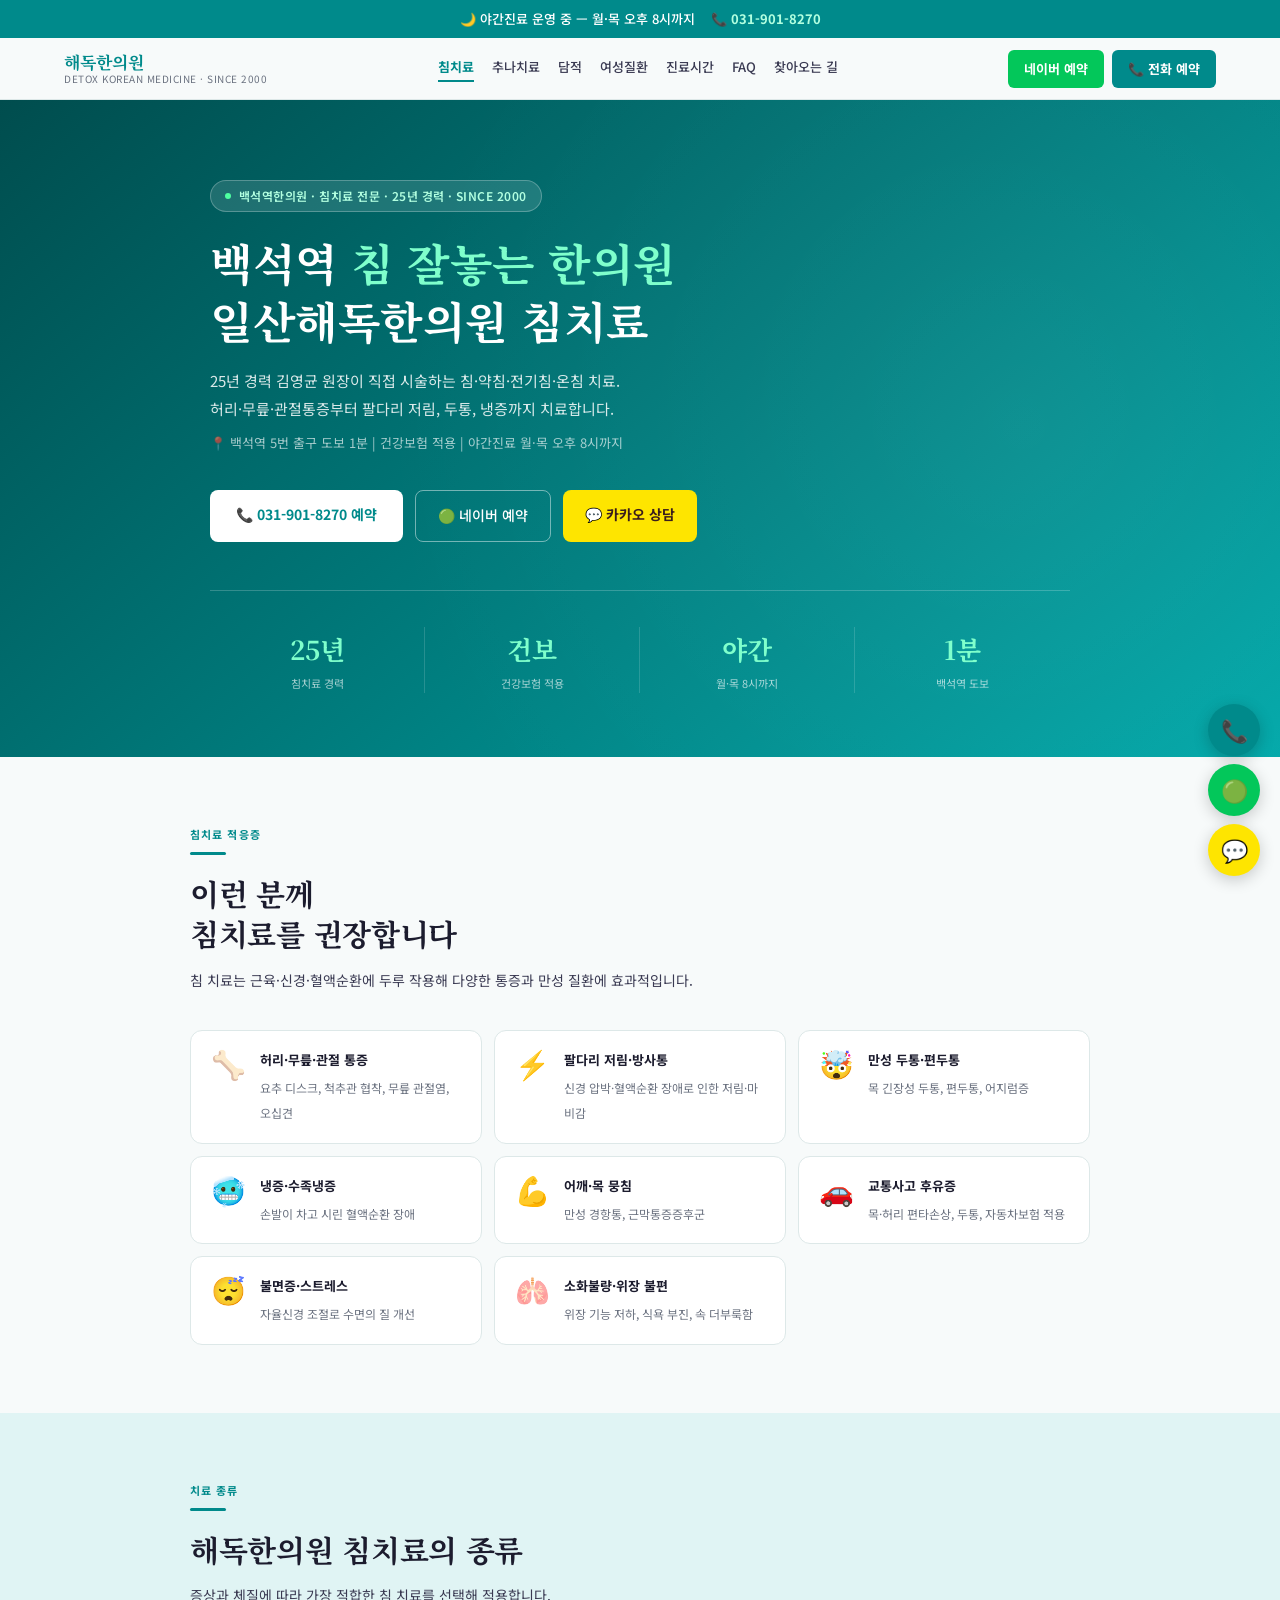
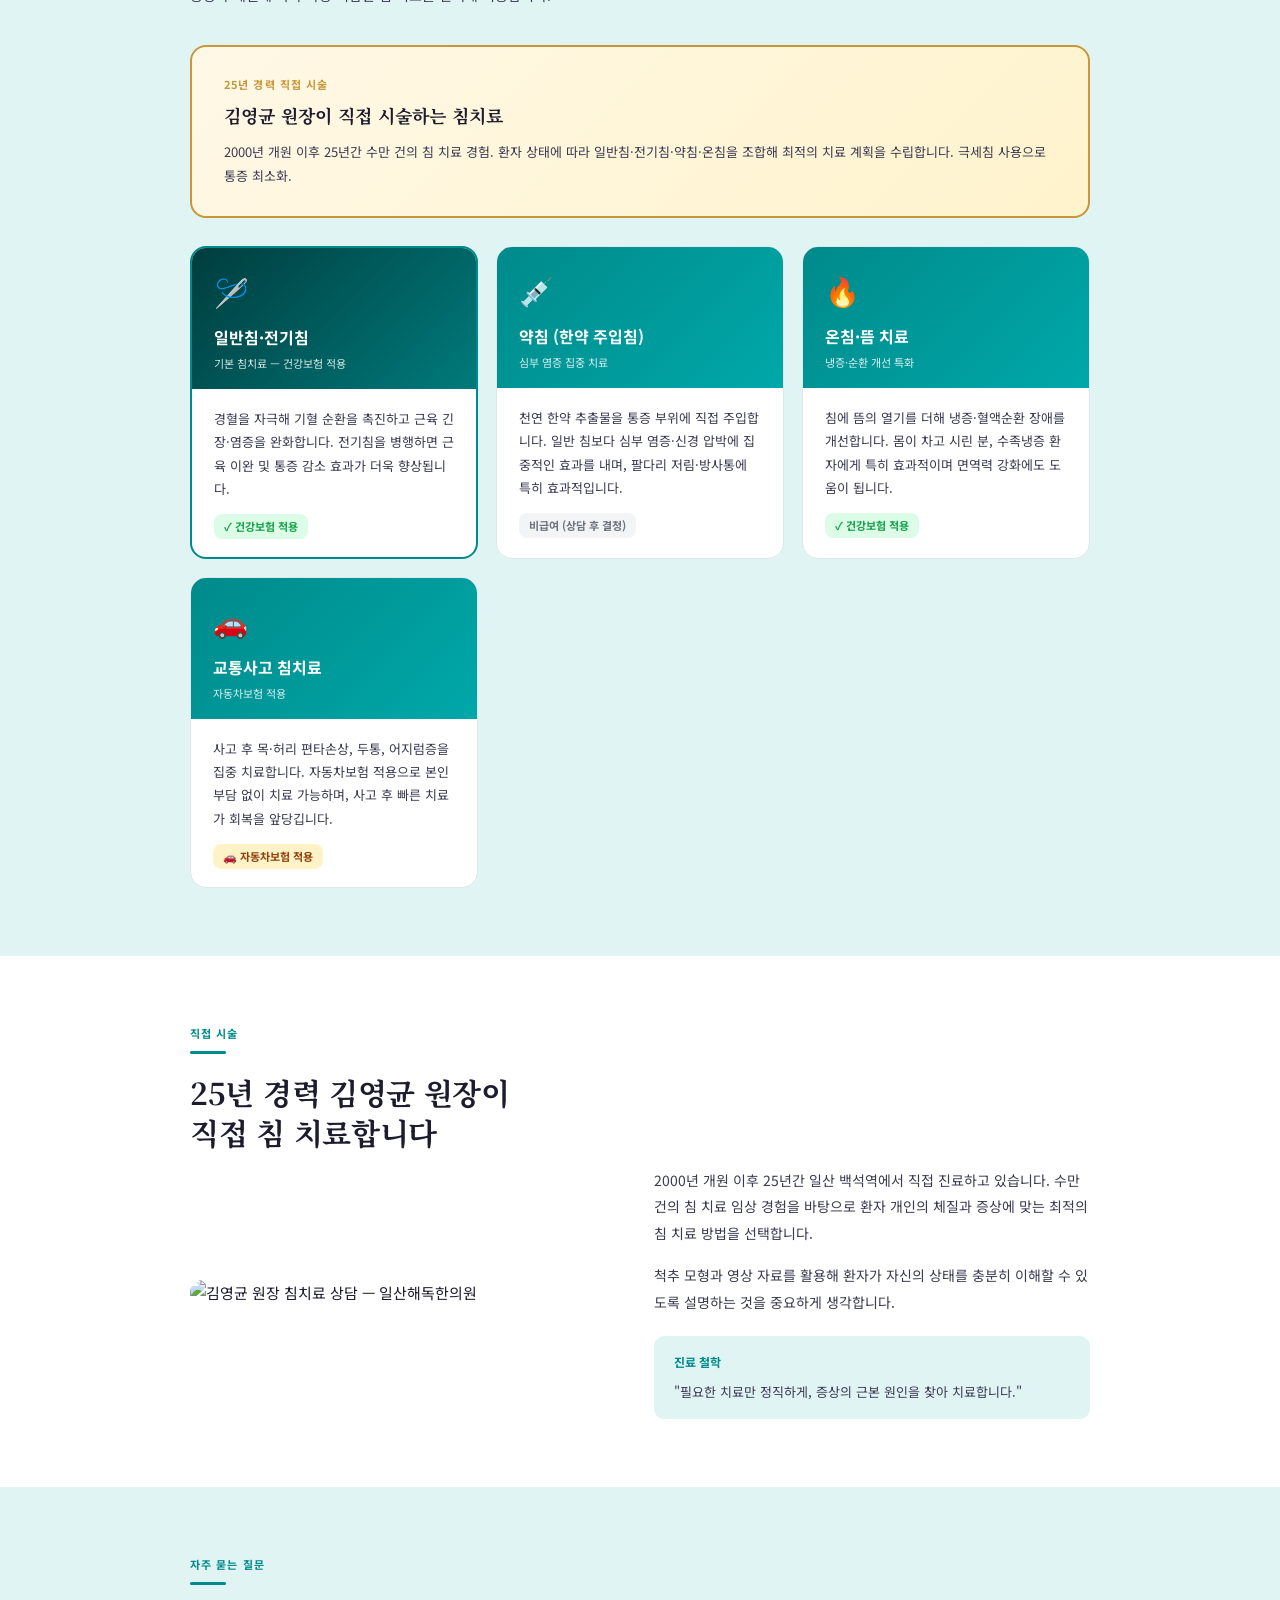
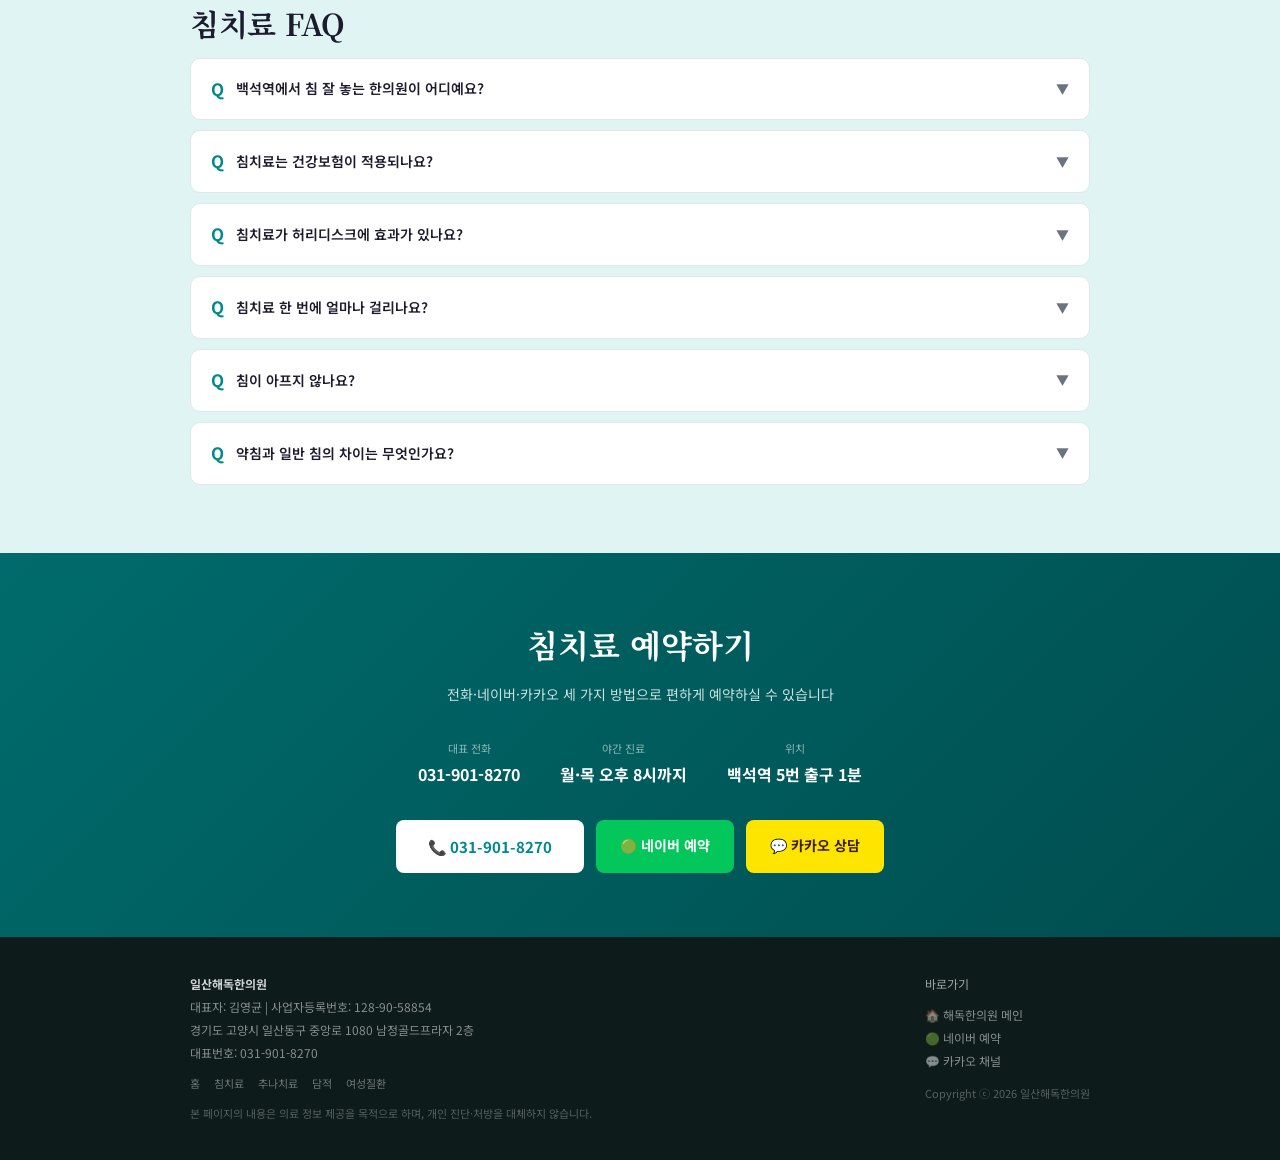
==== acupuncture.html @ 9806475f "Add multi-page site: 침치료·추나·담적·여성질환 + shared CSS + sitemap - Extract shared styles.css from index.ht" ====
<!DOCTYPE html>
<html lang="ko">
<head>
<meta charset="UTF-8">
<meta name="viewport" content="width=device-width, initial-scale=1.0">
<link rel="preconnect" href="https://fonts.googleapis.com">
<link rel="preconnect" href="https://fonts.gstatic.com" crossorigin>
<link rel="stylesheet" href="https://fonts.googleapis.com/css2?family=Noto+Serif+KR:wght@400;700&family=Noto+Sans+KR:wght@300;400;500;700&display=swap">
<link rel="sitemap" type="application/xml" href="/sitemap.xml">
<link rel="stylesheet" href="styles.css">

<title>백석역 침 잘놓는 한의원 | 침치료·약침·전기침 — 일산해독한의원</title>
<meta name="description" content="백석역 5번 출구 1분. 25년 경력 김영균 원장의 침·약침·전기침·온침 치료. 허리·무릎·관절통증, 팔다리저림, 두통, 냉증 치료. 건강보험 적용. 야간진료 월·목 8시까지. 031-901-8270">
<meta name="keywords" content="백석역 침 잘놓는 한의원, 백석역 침치료, 일산 침치료, 백석역 약침, 일산 약침, 백석역 전기침, 고양시 침 한의원, 허리통증 침치료, 무릎통증 침치료">
<meta name="robots" content="index, follow, max-snippet:-1, max-image-preview:large, max-video-preview:-1">
<meta name="author" content="일산해독한의원">
<link rel="canonical" href="https://detox9338.github.io/acupuncture.html">
<meta name="naver-site-verification" content="9c24897bf1ac9241d5176c8fa0ec1f7f9dc38cd4">

<meta property="og:title" content="백석역 침 잘놓는 한의원 | 침치료·약침 — 일산해독한의원">
<meta property="og:description" content="백석역 5번 출구 1분. 25년 경력 침치료 전문. 허리·무릎·관절통증, 팔다리저림, 두통, 냉증. 건강보험 적용. 031-901-8270">
<meta property="og:type" content="website">
<meta property="og:url" content="https://detox9338.github.io/acupuncture.html">
<meta property="og:site_name" content="일산해독한의원">
<meta property="og:image" content="https://cdn.imweb.me/thumbnail/20260127/518c2e6e47505.png">
<meta property="og:locale" content="ko_KR">
<meta name="twitter:card" content="summary_large_image">
<meta name="twitter:title" content="백석역 침 잘놓는 한의원 | 일산해독한의원">
<meta name="twitter:description" content="25년 경력 김영균 원장의 침·약침·전기침 치료. 백석역 5번 출구 1분. 031-901-8270">
<meta name="twitter:image" content="https://cdn.imweb.me/thumbnail/20260127/518c2e6e47505.png">

<script type="application/ld+json">
{
  "@context": "https://schema.org",
  "@type": "MedicalTherapy",
  "name": "침 치료",
  "alternateName": ["침치료", "약침", "전기침", "온침"],
  "description": "25년 경력 김영균 원장이 직접 시술하는 침·약침·전기침·온침 치료. 허리통증·무릎통증·관절통증·팔다리저림·두통·냉증에 효과적. 건강보험 적용. 백석역 5번 출구 1분.",
  "provider": {
    "@type": "MedicalClinic",
    "name": "일산해독한의원",
    "telephone": "031-901-8270",
    "url": "https://detox9338.github.io",
    "address": {
      "@type": "PostalAddress",
      "streetAddress": "중앙로 1080 남정골드프라자 2층",
      "addressLocality": "고양시 일산동구",
      "addressRegion": "경기도",
      "addressCountry": "KR"
    }
  }
}
</script>
<script type="application/ld+json">
{
  "@context": "https://schema.org",
  "@type": "FAQPage",
  "mainEntity": [
    {
      "@type": "Question",
      "name": "백석역에서 침 잘 놓는 한의원이 어디예요?",
      "acceptedAnswer": {"@type": "Answer", "text": "백석역 5번 출구에서 도보 1분 거리의 일산해독한의원입니다. 2000년 개원 이후 25년간 김영균 원장이 직접 침 치료를 시술합니다. 건강보험이 적용되며 월·목 야간진료(오후 8시까지)를 운영합니다. 031-901-8270."}
    },
    {
      "@type": "Question",
      "name": "침치료는 건강보험이 적용되나요?",
      "acceptedAnswer": {"@type": "Answer", "text": "네, 일반 침 치료와 전기침·온침은 건강보험이 적용됩니다. 약침은 비급여 항목으로 상담 후 결정됩니다. 교통사고 후유증 침치료는 자동차보험으로 본인 부담 없이 치료 가능합니다."}
    },
    {
      "@type": "Question",
      "name": "침치료가 허리디스크에 효과가 있나요?",
      "acceptedAnswer": {"@type": "Answer", "text": "침 치료는 허리디스크 주변 근육 긴장을 이완하고 염증을 완화하는 데 효과적입니다. 약침·추나를 병행하면 디스크 통증 완화와 구조적 교정을 동시에 진행할 수 있습니다. 다리 저림·방사통에는 약침이 특히 효과적입니다."}
    },
    {
      "@type": "Question",
      "name": "침치료 한 번에 얼마나 걸리나요?",
      "acceptedAnswer": {"@type": "Answer", "text": "일반적으로 침을 놓고 15~20분 유침 후 발침합니다. 전기침·약침을 병행할 경우 30~40분 정도 소요됩니다. 첫 방문 시에는 문진·진단 시간이 추가됩니다."}
    },
    {
      "@type": "Question",
      "name": "침이 아프지 않나요?",
      "acceptedAnswer": {"@type": "Answer", "text": "해독한의원에서는 0.16~0.20mm의 극세침을 사용하여 통증을 최소화합니다. 침을 맞을 때 약간의 묵직한 느낌(득기감)이 있을 수 있지만, 대부분의 환자분들이 편안하게 치료받으십니다. 25년 경력의 원장이 직접 시술해 안전합니다."}
    },
    {
      "@type": "Question",
      "name": "약침과 일반 침의 차이는 무엇인가요?",
      "acceptedAnswer": {"@type": "Answer", "text": "일반 침은 경혈을 자극해 기혈 순환을 촉진하는 방식이고, 약침은 천연 한약 추출물을 통증 부위에 직접 주입하는 방법입니다. 약침은 심부 염증·신경 압박에 더 집중적인 효과를 내며, 팔다리 저림·방사통·만성 관절 통증에 특히 적합합니다."}
    }
  ]
}
</script>
</head>
<body>

<div class="topbar">
  🌙 야간진료 운영 중 — 월·목 오후 8시까지
  <a href="tel:0319018270">📞 031-901-8270</a>
</div>

<header>
  <a href="index.html" class="logo-wrap">
    <span class="logo-main">해독한의원</span>
    <span class="logo-sub">DETOX KOREAN MEDICINE · SINCE 2000</span>
  </a>
  <nav>
    <a href="acupuncture.html" class="active">침치료</a>
    <a href="chuna.html">추나치료</a>
    <a href="damjeok.html">담적</a>
    <a href="women.html">여성질환</a>
    <a href="index.html#hours">진료시간</a>
    <a href="index.html#faq">FAQ</a>
    <a href="index.html#location">찾아오는 길</a>
  </nav>
  <div class="hdr-cta">
    <a href="https://m.booking.naver.com/booking/6/bizes/209863?theme=place&service-target=map-pc&area=bmp" target="_blank" class="btn-call" style="background:#03c75a">네이버 예약</a>
    <a href="tel:0319018270" class="btn-call">📞 전화 예약</a>
  </div>
</header>

<section class="hero">
  <div class="hero-inner">
    <div class="hero-badge">
      <span class="badge-dot"></span>
      백석역한의원 · 침치료 전문 · 25년 경력 · SINCE 2000
    </div>
    <h1>백석역 <em>침 잘놓는 한의원</em><br>일산해독한의원 침치료</h1>
    <p class="hero-lead">25년 경력 김영균 원장이 직접 시술하는 침·약침·전기침·온침 치료.<br>허리·무릎·관절통증부터 팔다리 저림, 두통, 냉증까지 치료합니다.</p>
    <p class="hero-detail">📍 백석역 5번 출구 도보 1분 | 건강보험 적용 | 야간진료 월·목 오후 8시까지</p>
    <div class="hero-btns">
      <a href="tel:0319018270" class="h-btn-p">📞 031-901-8270 예약</a>
      <a href="https://m.booking.naver.com/booking/6/bizes/209863?theme=place&service-target=map-pc&area=bmp" target="_blank" class="h-btn-s">🟢 네이버 예약</a>
      <a href="https://open.kakao.com/o/s62bgsri" target="_blank" class="h-btn-kakao">💬 카카오 상담</a>
    </div>
    <div class="hero-stats">
      <div class="hero-stat"><span class="stat-num">25년</span><div class="stat-label">침치료 경력</div></div>
      <div class="hero-stat"><span class="stat-num">건보</span><div class="stat-label">건강보험 적용</div></div>
      <div class="hero-stat"><span class="stat-num">야간</span><div class="stat-label">월·목 8시까지</div></div>
      <div class="hero-stat"><span class="stat-num">1분</span><div class="stat-label">백석역 도보</div></div>
    </div>
  </div>
</section>

<!-- 침치료 적응증 -->
<section id="symptoms">
  <div class="sec-inner">
    <div class="eyebrow">침치료 적응증</div>
    <div class="divider"></div>
    <h2 class="sec-title">이런 분께<br>침치료를 권장합니다</h2>
    <p class="sec-desc">침 치료는 근육·신경·혈액순환에 두루 작용해 다양한 통증과 만성 질환에 효과적입니다.</p>

    <div class="sym-grid fade-in">
      <div class="sym-card"><div class="sym-ico">🦴</div><div class="sym-text"><strong>허리·무릎·관절 통증</strong><span>요추 디스크, 척추관 협착, 무릎 관절염, 오십견</span></div></div>
      <div class="sym-card"><div class="sym-ico">⚡</div><div class="sym-text"><strong>팔다리 저림·방사통</strong><span>신경 압박·혈액순환 장애로 인한 저림·마비감</span></div></div>
      <div class="sym-card"><div class="sym-ico">🤯</div><div class="sym-text"><strong>만성 두통·편두통</strong><span>목 긴장성 두통, 편두통, 어지럼증</span></div></div>
      <div class="sym-card"><div class="sym-ico">🥶</div><div class="sym-text"><strong>냉증·수족냉증</strong><span>손발이 차고 시린 혈액순환 장애</span></div></div>
      <div class="sym-card"><div class="sym-ico">💪</div><div class="sym-text"><strong>어깨·목 뭉침</strong><span>만성 경항통, 근막통증증후군</span></div></div>
      <div class="sym-card"><div class="sym-ico">🚗</div><div class="sym-text"><strong>교통사고 후유증</strong><span>목·허리 편타손상, 두통, 자동차보험 적용</span></div></div>
      <div class="sym-card"><div class="sym-ico">😴</div><div class="sym-text"><strong>불면증·스트레스</strong><span>자율신경 조절로 수면의 질 개선</span></div></div>
      <div class="sym-card"><div class="sym-ico">🫁</div><div class="sym-text"><strong>소화불량·위장 불편</strong><span>위장 기능 저하, 식욕 부진, 속 더부룩함</span></div></div>
    </div>
  </div>
</section>

<!-- 침치료 종류 -->
<section class="tx-section" id="types">
  <div class="sec-inner">
    <div class="eyebrow">치료 종류</div>
    <div class="divider"></div>
    <h2 class="sec-title">해독한의원 침치료의 종류</h2>
    <p class="sec-desc">증상과 체질에 따라 가장 적합한 침 치료를 선택해 적용합니다.</p>

    <div style="background:linear-gradient(135deg,#fff8e6,#fff3cc);border:2px solid #c9963a;border-radius:16px;padding:28px 32px;margin-bottom:28px" class="fade-in">
      <div style="font-size:11px;font-weight:700;color:#c9963a;letter-spacing:.1em;margin-bottom:6px">25년 경력 직접 시술</div>
      <h3 style="font-family:'Noto Serif KR',serif;font-size:18px;font-weight:700;color:#1c1c2e;margin-bottom:10px">김영균 원장이 직접 시술하는 침치료</h3>
      <p style="font-size:13px;color:#3a3a52;line-height:1.85">2000년 개원 이후 25년간 수만 건의 침 치료 경험. 환자 상태에 따라 일반침·전기침·약침·온침을 조합해 최적의 치료 계획을 수립합니다. 극세침 사용으로 통증 최소화.</p>
    </div>

    <div class="tx-grid fade-in">
      <div class="tx-card" style="border:2px solid var(--teal)">
        <div class="tx-head" style="background:linear-gradient(135deg,#003d3e,#007a7b)">
          <div class="ico">🪡</div>
          <h3>일반침·전기침</h3>
          <p>기본 침치료 — 건강보험 적용</p>
        </div>
        <div class="tx-body">
          <p>경혈을 자극해 기혈 순환을 촉진하고 근육 긴장·염증을 완화합니다. 전기침을 병행하면 근육 이완 및 통증 감소 효과가 더욱 향상됩니다.</p>
          <span class="ins ins-y">✓ 건강보험 적용</span>
        </div>
      </div>
      <div class="tx-card">
        <div class="tx-head">
          <div class="ico">💉</div>
          <h3>약침 (한약 주입침)</h3>
          <p>심부 염증 집중 치료</p>
        </div>
        <div class="tx-body">
          <p>천연 한약 추출물을 통증 부위에 직접 주입합니다. 일반 침보다 심부 염증·신경 압박에 집중적인 효과를 내며, 팔다리 저림·방사통에 특히 효과적입니다.</p>
          <span class="ins ins-n">비급여 (상담 후 결정)</span>
        </div>
      </div>
      <div class="tx-card">
        <div class="tx-head">
          <div class="ico">🔥</div>
          <h3>온침·뜸 치료</h3>
          <p>냉증·순환 개선 특화</p>
        </div>
        <div class="tx-body">
          <p>침에 뜸의 열기를 더해 냉증·혈액순환 장애를 개선합니다. 몸이 차고 시린 분, 수족냉증 환자에게 특히 효과적이며 면역력 강화에도 도움이 됩니다.</p>
          <span class="ins ins-y">✓ 건강보험 적용</span>
        </div>
      </div>
      <div class="tx-card">
        <div class="tx-head">
          <div class="ico">🚗</div>
          <h3>교통사고 침치료</h3>
          <p>자동차보험 적용</p>
        </div>
        <div class="tx-body">
          <p>사고 후 목·허리 편타손상, 두통, 어지럼증을 집중 치료합니다. 자동차보험 적용으로 본인 부담 없이 치료 가능하며, 사고 후 빠른 치료가 회복을 앞당깁니다.</p>
          <span class="ins ins-car">🚗 자동차보험 적용</span>
        </div>
      </div>
    </div>
  </div>
</section>

<!-- 원장 소개 -->
<section style="background:var(--white)">
  <div class="sec-inner">
    <div class="eyebrow">직접 시술</div>
    <div class="divider"></div>
    <h2 class="sec-title">25년 경력 김영균 원장이<br>직접 침 치료합니다</h2>
    <div style="display:grid;grid-template-columns:1fr 1fr;gap:28px;align-items:center" class="fade-in">
      <div>
        <img src="https://cdn.imweb.me/thumbnail/20260127/518c2e6e47505.png"
             alt="김영균 원장 침치료 상담 — 일산해독한의원"
             loading="lazy" style="width:100%;border-radius:14px;display:block">
      </div>
      <div>
        <p style="font-size:14px;color:var(--ink2);line-height:1.9;margin-bottom:16px">2000년 개원 이후 25년간 일산 백석역에서 직접 진료하고 있습니다. 수만 건의 침 치료 임상 경험을 바탕으로 환자 개인의 체질과 증상에 맞는 최적의 침 치료 방법을 선택합니다.</p>
        <p style="font-size:14px;color:var(--ink2);line-height:1.9;margin-bottom:20px">척추 모형과 영상 자료를 활용해 환자가 자신의 상태를 충분히 이해할 수 있도록 설명하는 것을 중요하게 생각합니다.</p>
        <div style="background:var(--teal-light);border-radius:10px;padding:16px 20px">
          <div style="font-size:12px;font-weight:700;color:var(--teal);margin-bottom:8px">진료 철학</div>
          <p style="font-size:13px;color:var(--ink2);line-height:1.8">"필요한 치료만 정직하게, 증상의 근본 원인을 찾아 치료합니다."</p>
        </div>
      </div>
    </div>
    <style>@media(max-width:700px){.doc-grid{grid-template-columns:1fr!important}}</style>
  </div>
</section>

<!-- FAQ -->
<section id="faq" style="background:var(--teal-light)">
  <div class="sec-inner">
    <div class="eyebrow">자주 묻는 질문</div>
    <div class="divider"></div>
    <h2 class="sec-title">침치료 FAQ</h2>
    <div class="faq-list fade-in">
      <div class="faq-item">
        <div class="faq-q" onclick="tf(this)"><span class="qm">Q</span><span>백석역에서 침 잘 놓는 한의원이 어디예요?</span><span class="arr">▼</span></div>
        <div class="faq-a">백석역 5번 출구에서 도보 1분 거리의 일산해독한의원입니다. 2000년 개원 이후 25년간 김영균 원장이 직접 침 치료를 시술합니다. 건강보험이 적용되며 월·목 야간진료(오후 8시까지)를 운영합니다. 031-901-8270.</div>
      </div>
      <div class="faq-item">
        <div class="faq-q" onclick="tf(this)"><span class="qm">Q</span><span>침치료는 건강보험이 적용되나요?</span><span class="arr">▼</span></div>
        <div class="faq-a">네, 일반 침 치료와 전기침·온침은 건강보험이 적용됩니다. 약침은 비급여 항목으로 상담 후 결정됩니다. 교통사고 후유증 침치료는 자동차보험으로 본인 부담 없이 치료 가능합니다.</div>
      </div>
      <div class="faq-item">
        <div class="faq-q" onclick="tf(this)"><span class="qm">Q</span><span>침치료가 허리디스크에 효과가 있나요?</span><span class="arr">▼</span></div>
        <div class="faq-a">침 치료는 허리디스크 주변 근육 긴장을 이완하고 염증을 완화하는 데 효과적입니다. 약침·추나를 병행하면 디스크 통증 완화와 구조적 교정을 동시에 진행할 수 있습니다. 다리 저림·방사통에는 약침이 특히 효과적입니다.</div>
      </div>
      <div class="faq-item">
        <div class="faq-q" onclick="tf(this)"><span class="qm">Q</span><span>침치료 한 번에 얼마나 걸리나요?</span><span class="arr">▼</span></div>
        <div class="faq-a">일반적으로 침을 놓고 15~20분 유침 후 발침합니다. 전기침·약침을 병행할 경우 30~40분 정도 소요됩니다. 첫 방문 시에는 문진·진단 시간이 추가됩니다.</div>
      </div>
      <div class="faq-item">
        <div class="faq-q" onclick="tf(this)"><span class="qm">Q</span><span>침이 아프지 않나요?</span><span class="arr">▼</span></div>
        <div class="faq-a">해독한의원에서는 극세침을 사용하여 통증을 최소화합니다. 침을 맞을 때 약간의 묵직한 느낌(득기감)이 있을 수 있지만, 대부분의 환자분들이 편안하게 치료받으십니다. 25년 경력의 원장이 직접 시술해 안전합니다.</div>
      </div>
      <div class="faq-item">
        <div class="faq-q" onclick="tf(this)"><span class="qm">Q</span><span>약침과 일반 침의 차이는 무엇인가요?</span><span class="arr">▼</span></div>
        <div class="faq-a">일반 침은 경혈을 자극해 기혈 순환을 촉진하는 방식이고, 약침은 천연 한약 추출물을 통증 부위에 직접 주입하는 방법입니다. 약침은 심부 염증·신경 압박에 더 집중적인 효과를 내며, 팔다리 저림·방사통·만성 관절 통증에 특히 적합합니다.</div>
      </div>
    </div>
  </div>
</section>

<section class="cta-sec">
  <h2>침치료 예약하기</h2>
  <p>전화·네이버·카카오 세 가지 방법으로 편하게 예약하실 수 있습니다</p>
  <div class="cta-info-row">
    <div class="cta-info-item"><span>대표 전화</span><strong>031-901-8270</strong></div>
    <div class="cta-info-item"><span>야간 진료</span><strong>월·목 오후 8시까지</strong></div>
    <div class="cta-info-item"><span>위치</span><strong>백석역 5번 출구 1분</strong></div>
  </div>
  <div class="cta-btns">
    <a href="tel:0319018270" class="cta-btn-call">📞 031-901-8270</a>
    <a href="https://m.booking.naver.com/booking/6/bizes/209863?theme=place&service-target=map-pc&area=bmp" target="_blank" class="cta-btn-naver">🟢 네이버 예약</a>
    <a href="https://open.kakao.com/o/s62bgsri" target="_blank" class="cta-btn-kakao">💬 카카오 상담</a>
  </div>
</section>

<div class="floating">
  <a href="tel:0319018270" class="float-btn fb-call" title="전화 예약">📞</a>
  <a href="https://m.booking.naver.com/booking/6/bizes/209863?theme=place&service-target=map-pc&area=bmp" target="_blank" class="float-btn fb-naver" title="네이버 예약">🟢</a>
  <a href="https://open.kakao.com/o/s62bgsri" target="_blank" class="float-btn fb-kakao" title="카카오 상담">💬</a>
</div>

<footer>
  <div class="footer-inner">
    <div>
      <p><strong>일산해독한의원</strong></p>
      <p>대표자: 김영균 | 사업자등록번호: 128-90-58854</p>
      <p>경기도 고양시 일산동구 중앙로 1080 남정골드프라자 2층</p>
      <p>대표번호: 031-901-8270</p>
      <div class="footer-links">
        <a href="index.html">홈</a>
        <a href="acupuncture.html">침치료</a>
        <a href="chuna.html">추나치료</a>
        <a href="damjeok.html">담적</a>
        <a href="women.html">여성질환</a>
      </div>
      <p style="margin-top:10px;font-size:11px;color:rgba(255,255,255,.3)">본 페이지의 내용은 의료 정보 제공을 목적으로 하며, 개인 진단·처방을 대체하지 않습니다.</p>
    </div>
    <div>
      <p style="color:rgba(255,255,255,.6);font-size:12px;margin-bottom:8px">바로가기</p>
      <p><a href="https://www.detoxis.co.kr" style="color:rgba(255,255,255,.5);text-decoration:none">🏠 해독한의원 메인</a></p>
      <p><a href="https://m.booking.naver.com/booking/6/bizes/209863" target="_blank" style="color:rgba(255,255,255,.5);text-decoration:none">🟢 네이버 예약</a></p>
      <p><a href="https://pf.kakao.com/_bdbEb" target="_blank" style="color:rgba(255,255,255,.5);text-decoration:none">💬 카카오 채널</a></p>
      <p style="margin-top:10px;font-size:11px;color:rgba(255,255,255,.3)">Copyright ⓒ 2026 일산해독한의원</p>
    </div>
  </div>
</footer>

<script async src="https://www.googletagmanager.com/gtag/js?id=G-XXXXXXXX"></script>
<script>
  window.dataLayer = window.dataLayer || [];
  function gtag(){dataLayer.push(arguments);}
  gtag('js', new Date());
  gtag('config', 'G-XXXXXXXX');
  function tf(el){const item=el.closest('.faq-item');const open=item.classList.contains('open');document.querySelectorAll('.faq-item.open').forEach(i=>i.classList.remove('open'));if(!open)item.classList.add('open');}
  const obs=new IntersectionObserver(entries=>{entries.forEach(e=>{if(e.isIntersecting)e.target.classList.add('visible')});},{threshold:0.1});
  document.querySelectorAll('.fade-in').forEach(el=>obs.observe(el));
  document.querySelectorAll('a[href^="tel:"]').forEach(b=>b.addEventListener('click',()=>{gtag('event','phone_call',{event_category:'CTA'});}));
  document.querySelectorAll('a[href*="booking.naver"]').forEach(b=>b.addEventListener('click',()=>{gtag('event','naver_booking',{event_category:'CTA'});}));
  document.querySelectorAll('a[href*="kakao"]').forEach(b=>b.addEventListener('click',()=>{gtag('event','kakao_contact',{event_category:'CTA'});}));
</script>
</body>
</html>
---- styles.css ----
:root {
  --teal: #008a8b;
  --teal-dark: #006b6c;
  --teal-light: #e0f4f4;
  --teal-mid: #b2e4e4;
  --gold: #c9963a;
  --ink: #1c1c2e;
  --ink2: #3a3a52;
  --muted: #6b7280;
  --bg: #f7fafa;
  --white: #ffffff;
  --border: #dde8e8;
  --red: #dc2626;
  --green: #16a34a;
}

*,*::before,*::after{box-sizing:border-box;margin:0;padding:0}
html{scroll-behavior:smooth}
body{font-family:'Noto Sans KR',sans-serif;background:var(--bg);color:var(--ink);line-height:1.7;font-size:15px}

/* 상단 알림바 */
.topbar{background:var(--teal);color:#fff;text-align:center;padding:8px 5%;font-size:13px;font-weight:500}
.topbar a{color:#b2ffe0;text-decoration:none;margin-left:12px;font-weight:700}

/* 헤더 */
header{position:sticky;top:0;z-index:100;background:rgba(247,250,250,0.96);backdrop-filter:blur(10px);border-bottom:1px solid var(--border);padding:0 5%;display:flex;align-items:center;justify-content:space-between;height:62px}
.logo-wrap{display:flex;flex-direction:column;line-height:1.2;text-decoration:none}
.logo-main{font-family:'Noto Serif KR',serif;font-size:17px;font-weight:700;color:var(--teal)}
.logo-sub{font-size:10px;color:var(--muted);letter-spacing:.05em}
nav{display:flex;gap:18px}
nav a{font-size:13px;color:var(--ink2);text-decoration:none;font-weight:500;transition:color .2s}
nav a:hover,nav a.active{color:var(--teal)}
nav a.active{font-weight:700;border-bottom:2px solid var(--teal);padding-bottom:2px}
.hdr-cta{display:flex;gap:8px}
.btn-call{background:var(--teal);color:#fff;padding:8px 16px;border-radius:6px;font-size:13px;font-weight:700;text-decoration:none;transition:background .2s;white-space:nowrap}
.btn-call:hover{background:var(--teal-dark)}
.btn-kakao{background:#fee500;color:#3a1d1d;padding:8px 14px;border-radius:6px;font-size:13px;font-weight:700;text-decoration:none;white-space:nowrap}

/* 히어로 */
.hero{background:linear-gradient(140deg,#004d4e 0%,#007a7b 50%,#00a8a9 100%);color:#fff;padding:80px 5% 64px;position:relative;overflow:hidden}
.hero::before{content:'';position:absolute;inset:0;background-image:radial-gradient(circle at 80% 50%,rgba(255,255,255,.06) 0,transparent 60%)}
.hero-inner{max-width:860px;margin:0 auto;position:relative}
.hero-badge{display:inline-flex;align-items:center;gap:8px;background:rgba(255,255,255,.12);border:1px solid rgba(255,255,255,.25);color:#b2ffe0;font-size:12px;font-weight:600;padding:5px 14px;border-radius:20px;margin-bottom:22px;letter-spacing:.04em}
.badge-dot{width:6px;height:6px;border-radius:50%;background:#4effa0;animation:pulse 2s infinite}
@keyframes pulse{0%,100%{opacity:1}50%{opacity:.4}}
.hero h1{font-family:'Noto Serif KR',serif;font-size:clamp(26px,4.5vw,44px);font-weight:700;line-height:1.3;margin-bottom:18px;letter-spacing:-.5px}
.hero h1 em{color:#7fffcc;font-style:normal}
.hero-lead{font-size:15px;color:rgba(255,255,255,.85);line-height:1.85;margin-bottom:10px;max-width:560px}
.hero-detail{font-size:13px;color:rgba(255,255,255,.65);margin-bottom:36px}
.hero-btns{display:flex;gap:12px;flex-wrap:wrap;margin-bottom:48px}
.h-btn-p{background:#fff;color:var(--teal);padding:13px 26px;border-radius:8px;font-weight:700;font-size:14px;text-decoration:none;transition:transform .15s,box-shadow .15s}
.h-btn-p:hover{transform:translateY(-2px);box-shadow:0 8px 24px rgba(0,0,0,.2)}
.h-btn-s{background:transparent;color:#fff;border:1.5px solid rgba(255,255,255,.45);padding:13px 22px;border-radius:8px;font-weight:500;font-size:14px;text-decoration:none;transition:border-color .2s,background .2s}
.h-btn-s:hover{border-color:#fff;background:rgba(255,255,255,.1)}
.h-btn-kakao{background:#fee500;color:#3a1d1d;padding:13px 22px;border-radius:8px;font-weight:700;font-size:14px;text-decoration:none}
.hero-stats{display:grid;grid-template-columns:repeat(4,1fr);gap:0;border-top:1px solid rgba(255,255,255,.2);padding-top:36px}
.hero-stat{text-align:center;padding:0 16px;border-right:1px solid rgba(255,255,255,.15)}
.hero-stat:last-child{border-right:none}
.stat-num{font-family:'Noto Serif KR',serif;font-size:26px;font-weight:700;color:#7fffcc;display:block}
.stat-label{font-size:11px;color:rgba(255,255,255,.65);margin-top:3px}

/* 섹션 공통 */
section{padding:68px 5%}
.sec-inner{max-width:900px;margin:0 auto}
.eyebrow{font-size:11px;font-weight:700;color:var(--teal);letter-spacing:.1em;text-transform:uppercase;margin-bottom:8px}
.sec-title{font-family:'Noto Serif KR',serif;font-size:clamp(20px,3vw,30px);font-weight:700;line-height:1.35;margin-bottom:14px;letter-spacing:-.3px}
.sec-desc{font-size:14px;color:var(--ink2);line-height:1.85;margin-bottom:36px;max-width:600px}
.divider{width:36px;height:3px;background:var(--teal);border-radius:2px;margin-bottom:18px}

/* 야간진료 배너 */
.night-banner{background:linear-gradient(135deg,#1a1a2e,#004d4e);color:#fff;border-radius:14px;padding:22px 28px;display:flex;align-items:center;justify-content:space-between;flex-wrap:wrap;gap:14px;margin-bottom:36px}
.night-left{display:flex;align-items:center;gap:14px}
.night-icon{font-size:32px}
.night-text strong{display:block;font-size:16px;font-weight:700;color:#7fffcc}
.night-text span{font-size:13px;color:rgba(255,255,255,.75)}
.night-badge{background:rgba(127,255,204,.15);border:1px solid rgba(127,255,204,.3);color:#7fffcc;font-size:12px;font-weight:700;padding:6px 16px;border-radius:20px;white-space:nowrap}

/* 증상 그리드 */
.sym-grid{display:grid;grid-template-columns:repeat(auto-fit,minmax(230px,1fr));gap:12px}
.sym-card{background:var(--white);border:1px solid var(--border);border-radius:12px;padding:18px 20px;display:flex;align-items:flex-start;gap:14px;transition:box-shadow .2s,transform .2s;cursor:default}
.sym-card:hover{box-shadow:0 6px 20px rgba(0,138,139,.1);transform:translateY(-2px)}
.sym-ico{font-size:28px;line-height:1;flex-shrink:0}
.sym-text strong{display:block;font-size:13px;font-weight:700;color:var(--ink);margin-bottom:3px}
.sym-text span{font-size:12px;color:var(--muted);line-height:1.6}
.alert-box{margin-top:22px;padding:14px 18px;background:#fff5f5;border:1px solid #fecaca;border-left:4px solid var(--red);border-radius:8px;font-size:13px;color:var(--red);font-weight:500;line-height:1.6}

/* 치료 카드 */
.tx-section{background:var(--teal-light)}
.tx-grid{display:grid;grid-template-columns:repeat(auto-fit,minmax(250px,1fr));gap:18px}
.tx-card{background:var(--white);border-radius:16px;overflow:hidden;border:1px solid var(--border);transition:box-shadow .2s}
.tx-card:hover{box-shadow:0 8px 30px rgba(0,138,139,.12)}
.tx-head{background:linear-gradient(135deg,var(--teal),#00a8a9);padding:20px 22px 16px;color:#fff}
.tx-head .ico{font-size:28px;margin-bottom:8px}
.tx-head h3{font-size:16px;font-weight:700;margin-bottom:3px}
.tx-head p{font-size:11px;opacity:.85}
.tx-body{padding:18px 22px}
.tx-body p{font-size:13px;color:var(--ink2);line-height:1.8;margin-bottom:12px}
.ins{display:inline-block;font-size:11px;font-weight:700;padding:3px 10px;border-radius:8px}
.ins-y{background:#dcfce7;color:var(--green)}
.ins-n{background:#f3f4f6;color:var(--muted)}
.ins-car{background:#fef3c7;color:#92400e}

/* 시간표 */
.timetable{width:100%;border-collapse:collapse;font-size:14px;border-radius:12px;overflow:hidden;box-shadow:0 2px 12px rgba(0,0,0,.06)}
.timetable th{background:var(--teal);color:#fff;padding:12px 16px;text-align:center;font-weight:600;font-size:13px}
.timetable td{padding:12px 16px;text-align:center;border-bottom:1px solid var(--border);background:var(--white)}
.timetable tr:last-child td{border-bottom:none}
.timetable tr:nth-child(even) td{background:#f7fafa}
.night-row td{background:#e0f4f4!important;font-weight:600;color:var(--teal-dark)}
.closed-row td{color:var(--muted);font-style:italic}
.night-tag{background:var(--teal);color:#fff;font-size:10px;font-weight:700;padding:2px 7px;border-radius:6px;margin-left:6px}

/* FAQ */
.faq-list{display:flex;flex-direction:column;gap:10px}
.faq-item{border:1px solid var(--border);border-radius:10px;overflow:hidden;background:var(--white)}
.faq-q{display:flex;align-items:center;gap:12px;padding:16px 20px;cursor:pointer;font-size:14px;font-weight:600;color:var(--ink)}
.faq-q .qm{color:var(--teal);font-size:17px;font-weight:700;flex-shrink:0}
.faq-q .arr{color:var(--muted);font-size:13px;margin-left:auto;transition:transform .25s;flex-shrink:0}
.faq-item.open .arr{transform:rotate(180deg)}
.faq-a{max-height:0;overflow:hidden;transition:max-height .35s ease,padding .25s;font-size:13px;color:var(--ink2);line-height:1.85;background:#f7fafa;padding:0 20px}
.faq-item.open .faq-a{max-height:300px;padding:14px 20px 18px}

/* CTA 섹션 */
.cta-sec{background:linear-gradient(135deg,var(--teal-dark) 0%,#004d4e 100%);color:#fff;text-align:center;padding:64px 5%}
.cta-sec h2{font-family:'Noto Serif KR',serif;font-size:clamp(20px,3.5vw,32px);font-weight:700;margin-bottom:12px}
.cta-sec p{font-size:14px;color:rgba(255,255,255,.8);margin-bottom:32px}
.cta-info-row{display:flex;justify-content:center;gap:40px;flex-wrap:wrap;margin-bottom:32px}
.cta-info-item span{display:block;font-size:11px;color:rgba(255,255,255,.55);margin-bottom:3px}
.cta-info-item strong{font-size:16px}
.cta-btns{display:flex;justify-content:center;gap:12px;flex-wrap:wrap}
.cta-btn-call{background:#fff;color:var(--teal);padding:14px 32px;border-radius:8px;font-weight:700;font-size:15px;text-decoration:none;transition:transform .15s}
.cta-btn-call:hover{transform:translateY(-2px)}
.cta-btn-naver{background:#03c75a;color:#fff;padding:14px 24px;border-radius:8px;font-weight:700;font-size:14px;text-decoration:none}
.cta-btn-kakao{background:#fee500;color:#3a1d1d;padding:14px 24px;border-radius:8px;font-weight:700;font-size:14px;text-decoration:none}

/* 지도 섹션 */
.map-section{background:var(--white)}
.map-grid{display:grid;grid-template-columns:1fr 1fr;gap:28px;align-items:start}
.map-embed{border-radius:12px;overflow:hidden;border:1px solid var(--border);height:300px;background:#e8f4f4}
.map-info{display:flex;flex-direction:column;gap:14px}
.info-row{display:flex;gap:12px;align-items:flex-start}
.info-ico{font-size:18px;flex-shrink:0;margin-top:2px}
.info-label{font-size:11px;color:var(--muted);margin-bottom:3px}
.info-val{font-size:14px;font-weight:500;color:var(--ink);line-height:1.6}
.map-btns{display:flex;gap:8px;margin-top:4px;flex-wrap:wrap}
.map-btn{font-size:12px;padding:7px 14px;border-radius:6px;text-decoration:none;font-weight:600;border:1px solid var(--border)}
.map-btn-naver{background:#03c75a;color:#fff;border-color:#03c75a}
.map-btn-kakao{background:#fee500;color:#3a1d1d;border-color:#fee500}

/* 플로팅 버튼 */
.floating{position:fixed;bottom:24px;right:20px;display:flex;flex-direction:column;gap:8px;z-index:200}
.float-btn{width:52px;height:52px;border-radius:50%;display:flex;align-items:center;justify-content:center;font-size:22px;text-decoration:none;box-shadow:0 4px 16px rgba(0,0,0,.2);transition:transform .15s}
.float-btn:hover{transform:scale(1.1)}
.fb-call{background:var(--teal)}
.fb-naver{background:#03c75a}
.fb-kakao{background:#fee500}

/* 푸터 */
footer{background:#0d1b1b;color:rgba(255,255,255,.5);padding:36px 5%;font-size:12px;line-height:1.9}
.footer-inner{max-width:900px;margin:0 auto;display:flex;flex-wrap:wrap;gap:24px;justify-content:space-between}
footer strong{color:rgba(255,255,255,.8)}
.footer-links{display:flex;gap:14px;flex-wrap:wrap;margin-top:8px}
.footer-links a{color:rgba(255,255,255,.4);text-decoration:none;font-size:11px}
.footer-links a:hover{color:rgba(255,255,255,.7)}

/* 갤러리 */
.gallery-grid{display:grid;grid-template-columns:repeat(3,1fr);grid-template-rows:260px 260px;gap:12px}
.gal-main{grid-column:1/3;grid-row:1/3;position:relative;overflow:hidden;border-radius:16px}
.gal-item{position:relative;overflow:hidden;border-radius:12px}
.gallery-grid img{width:100%;height:100%;object-fit:cover;display:block;transition:transform .45s ease}
.gal-main:hover img,.gal-item:hover img{transform:scale(1.05)}
.gal-caption{position:absolute;bottom:0;left:0;right:0;background:linear-gradient(transparent,rgba(0,0,0,.58));color:#fff;font-size:12px;font-weight:500;padding:28px 14px 12px;letter-spacing:.02em}

/* 반응형 */
@media(max-width:700px){
  nav{display:none}
  .hdr-cta .btn-kakao{display:none}
  .hero-stats{grid-template-columns:repeat(2,1fr);gap:12px}
  .hero-stat{border:none;padding:8px 0;text-align:left}
  .map-grid{grid-template-columns:1fr}
  .night-banner{flex-direction:column}
  section{padding:48px 5%}
  .gallery-grid{grid-template-columns:1fr 1fr;grid-template-rows:200px 160px 160px}
  .gal-main{grid-column:1/3;grid-row:1}
}

/* 스크롤 애니메이션 */
.fade-in{opacity:0;transform:translateY(18px);transition:opacity .5s ease,transform .5s ease}
.fade-in.visible{opacity:1;transform:translateY(0)}
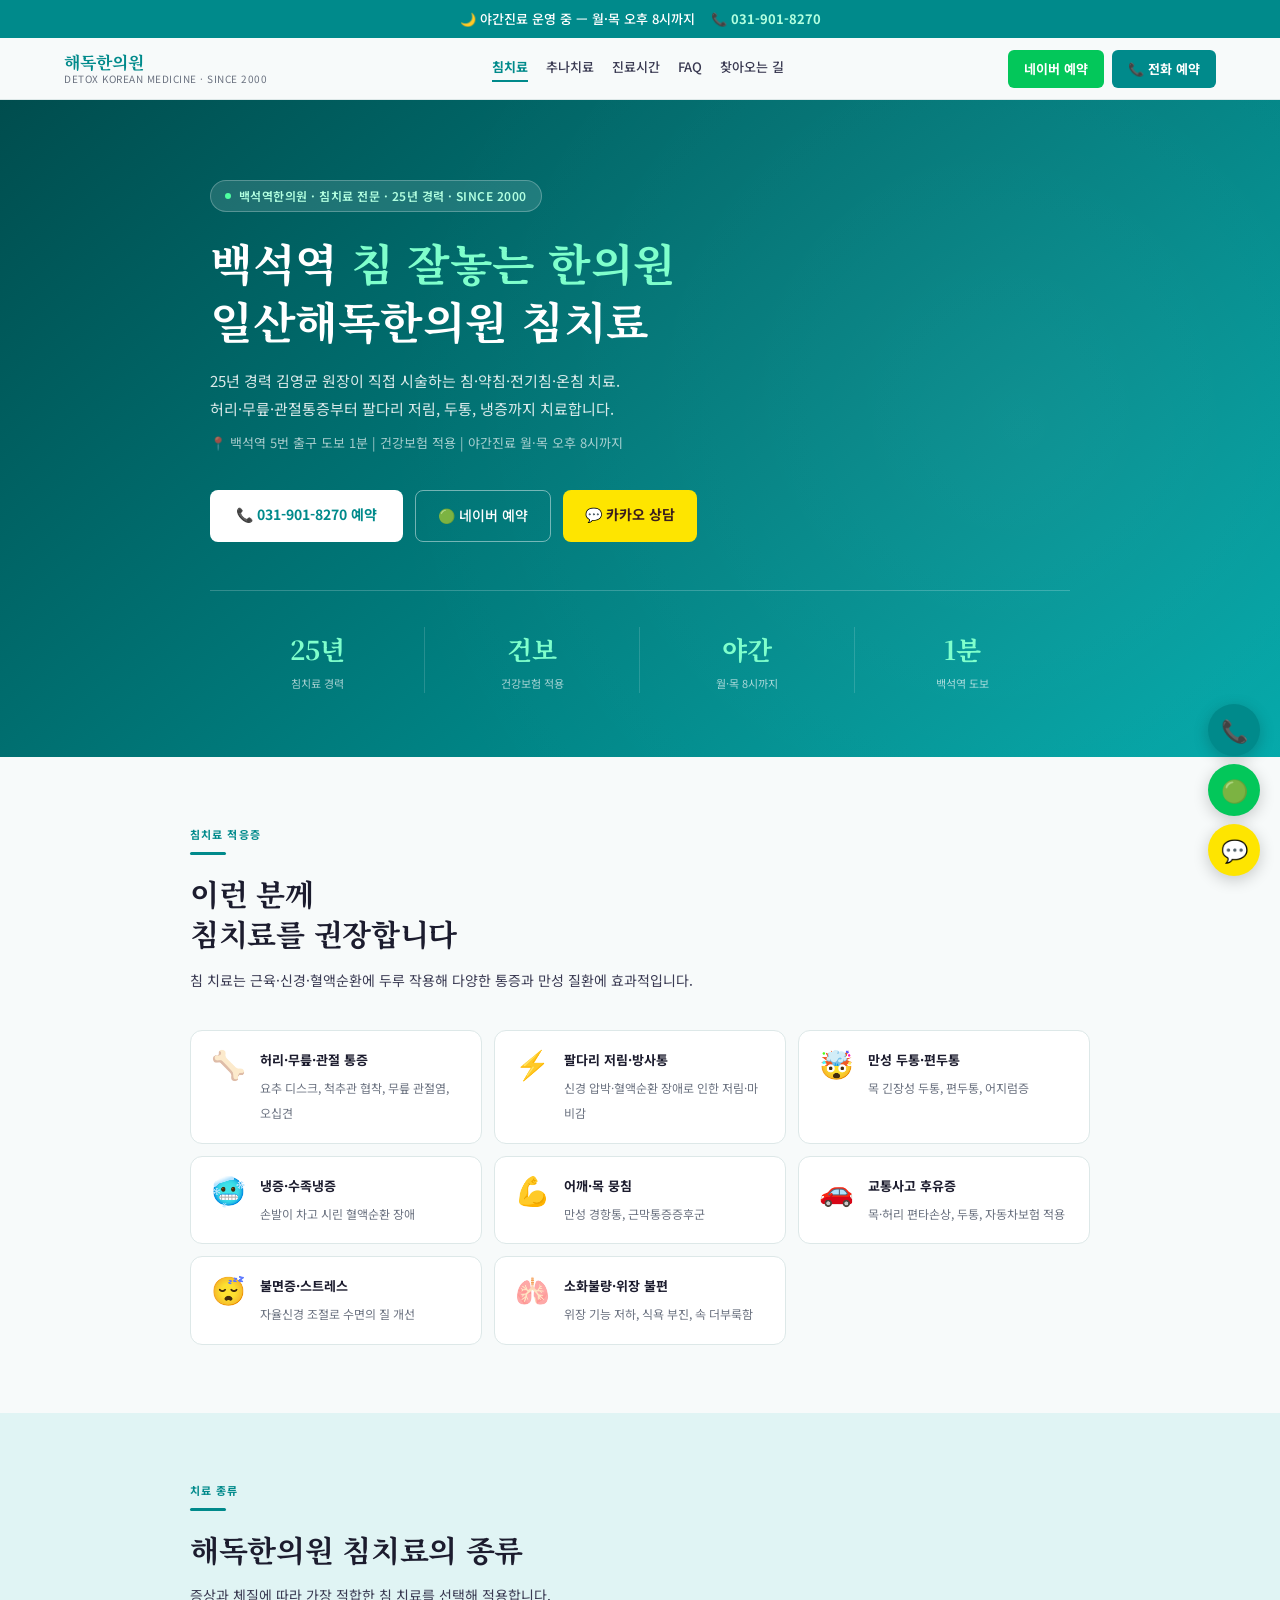
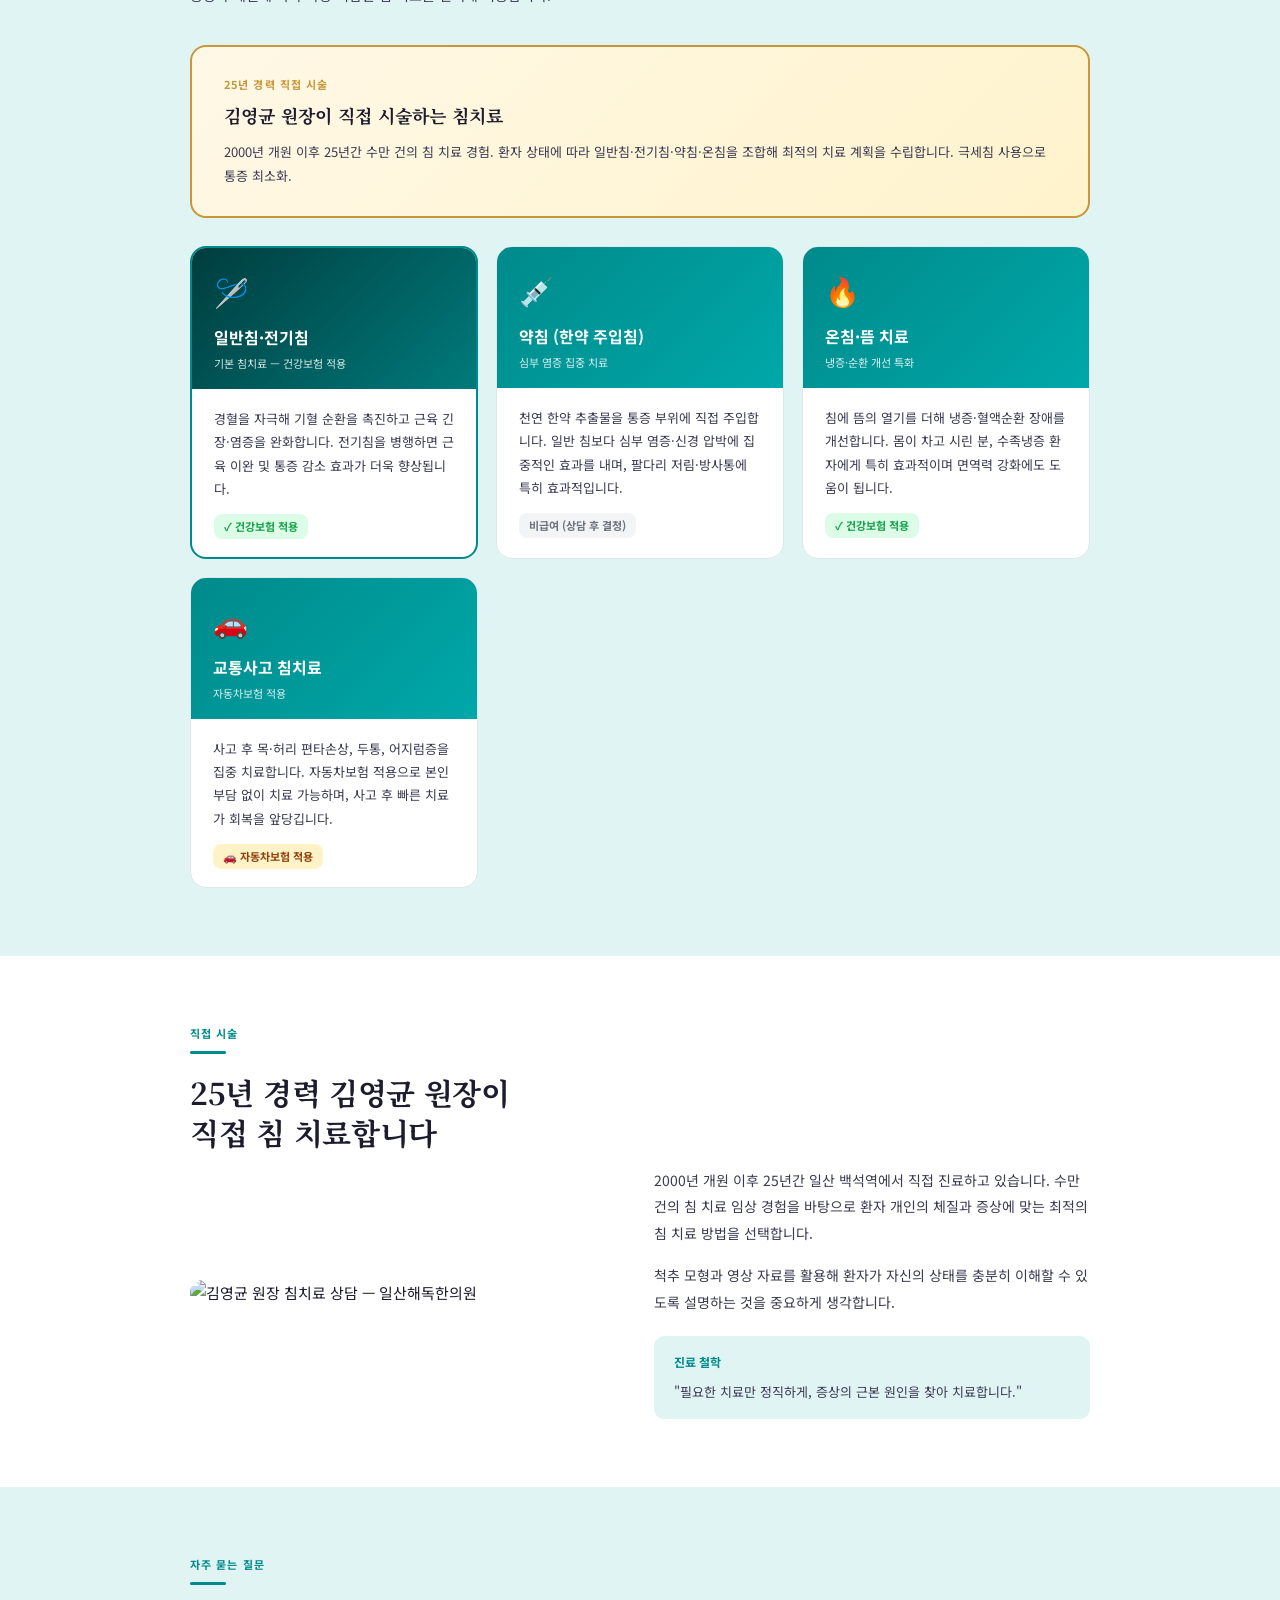
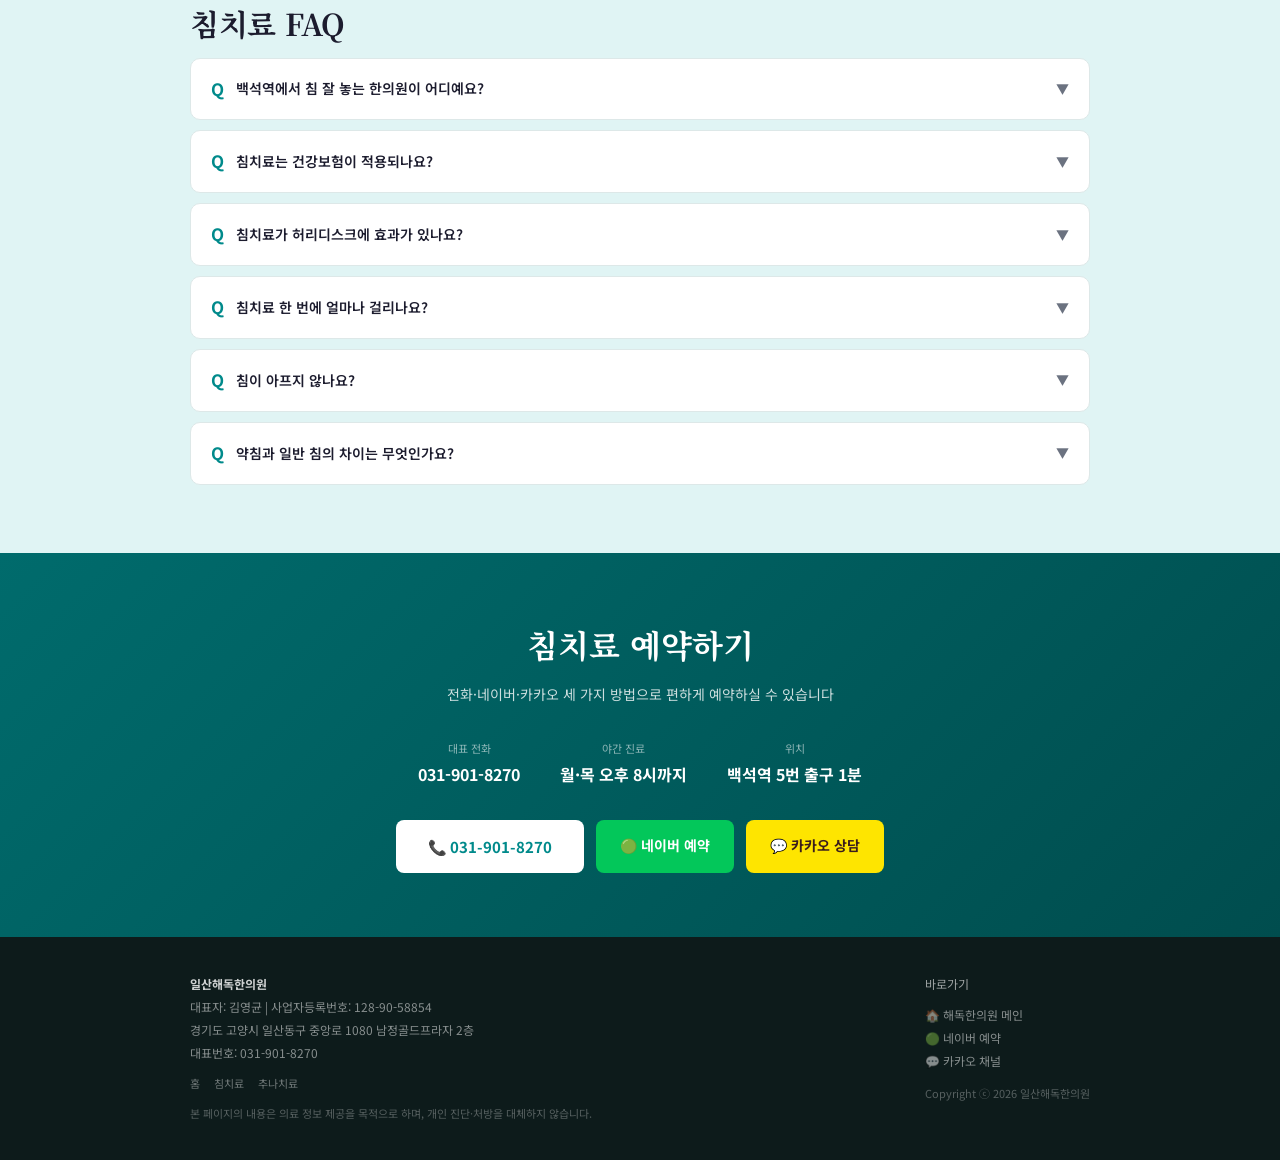
==== commit 00ffc93e: "Remove damjeok and women pages, keep only acupuncture and chuna - Delete damjeok.html and women.html" ====
--- a/acupuncture.html
+++ b/acupuncture.html
@@ -105,8 +105,6 @@
   <nav>
     <a href="acupuncture.html" class="active">침치료</a>
     <a href="chuna.html">추나치료</a>
-    <a href="damjeok.html">담적</a>
-    <a href="women.html">여성질환</a>
     <a href="index.html#hours">진료시간</a>
     <a href="index.html#faq">FAQ</a>
     <a href="index.html#location">찾아오는 길</a>
@@ -316,8 +314,6 @@
         <a href="index.html">홈</a>
         <a href="acupuncture.html">침치료</a>
         <a href="chuna.html">추나치료</a>
-        <a href="damjeok.html">담적</a>
-        <a href="women.html">여성질환</a>
       </div>
       <p style="margin-top:10px;font-size:11px;color:rgba(255,255,255,.3)">본 페이지의 내용은 의료 정보 제공을 목적으로 하며, 개인 진단·처방을 대체하지 않습니다.</p>
     </div>
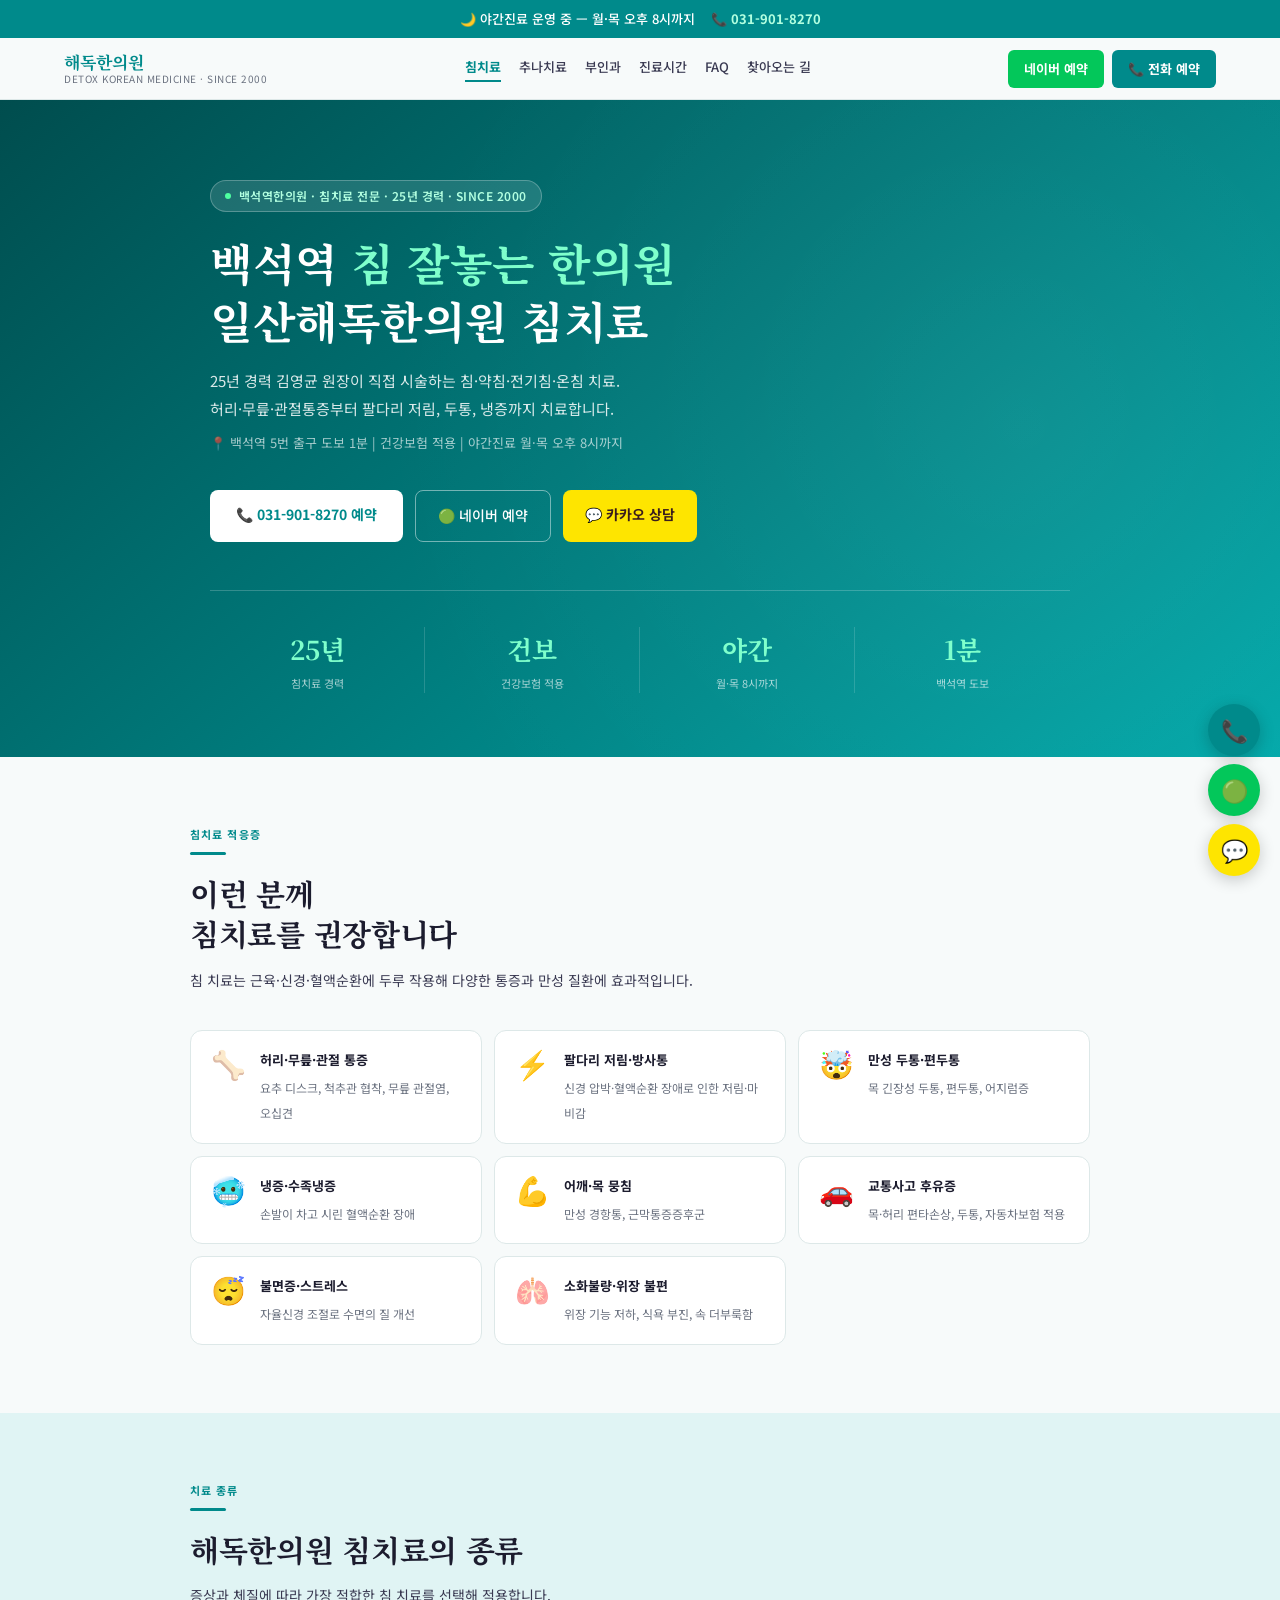
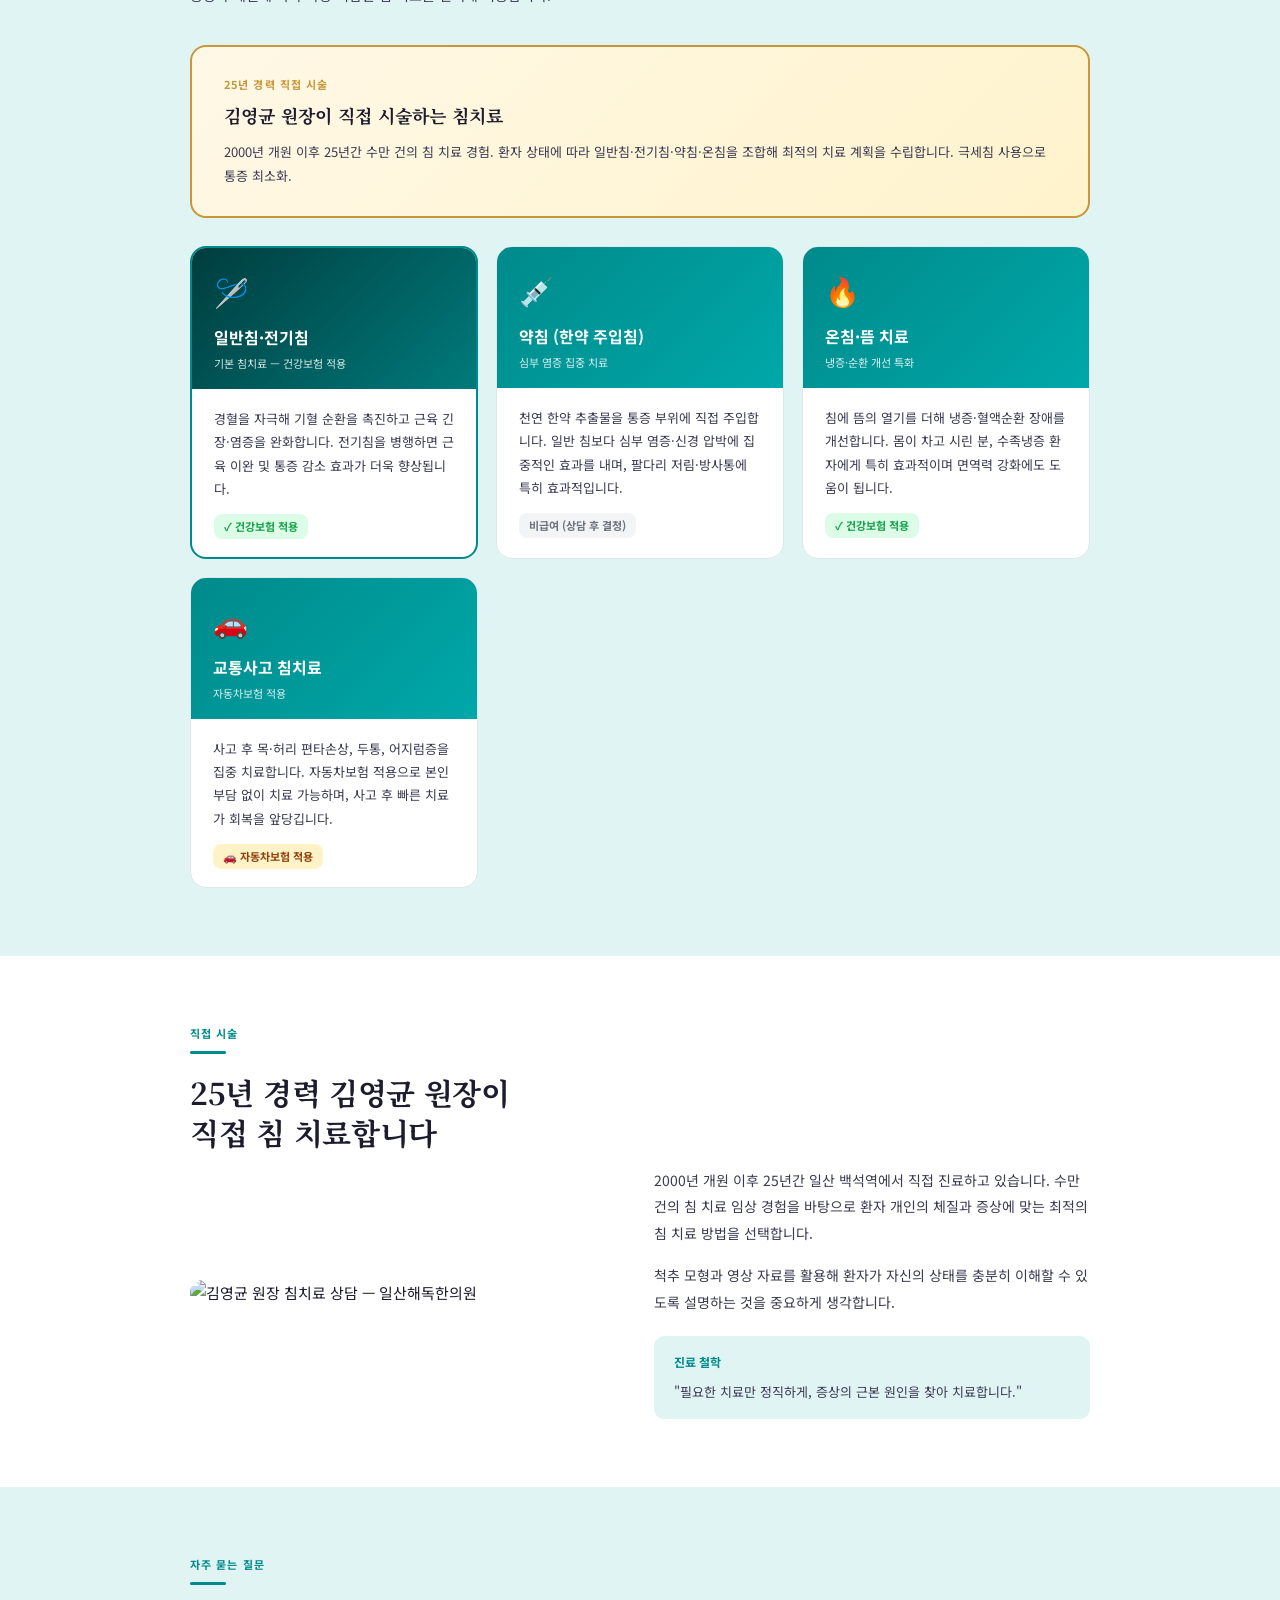
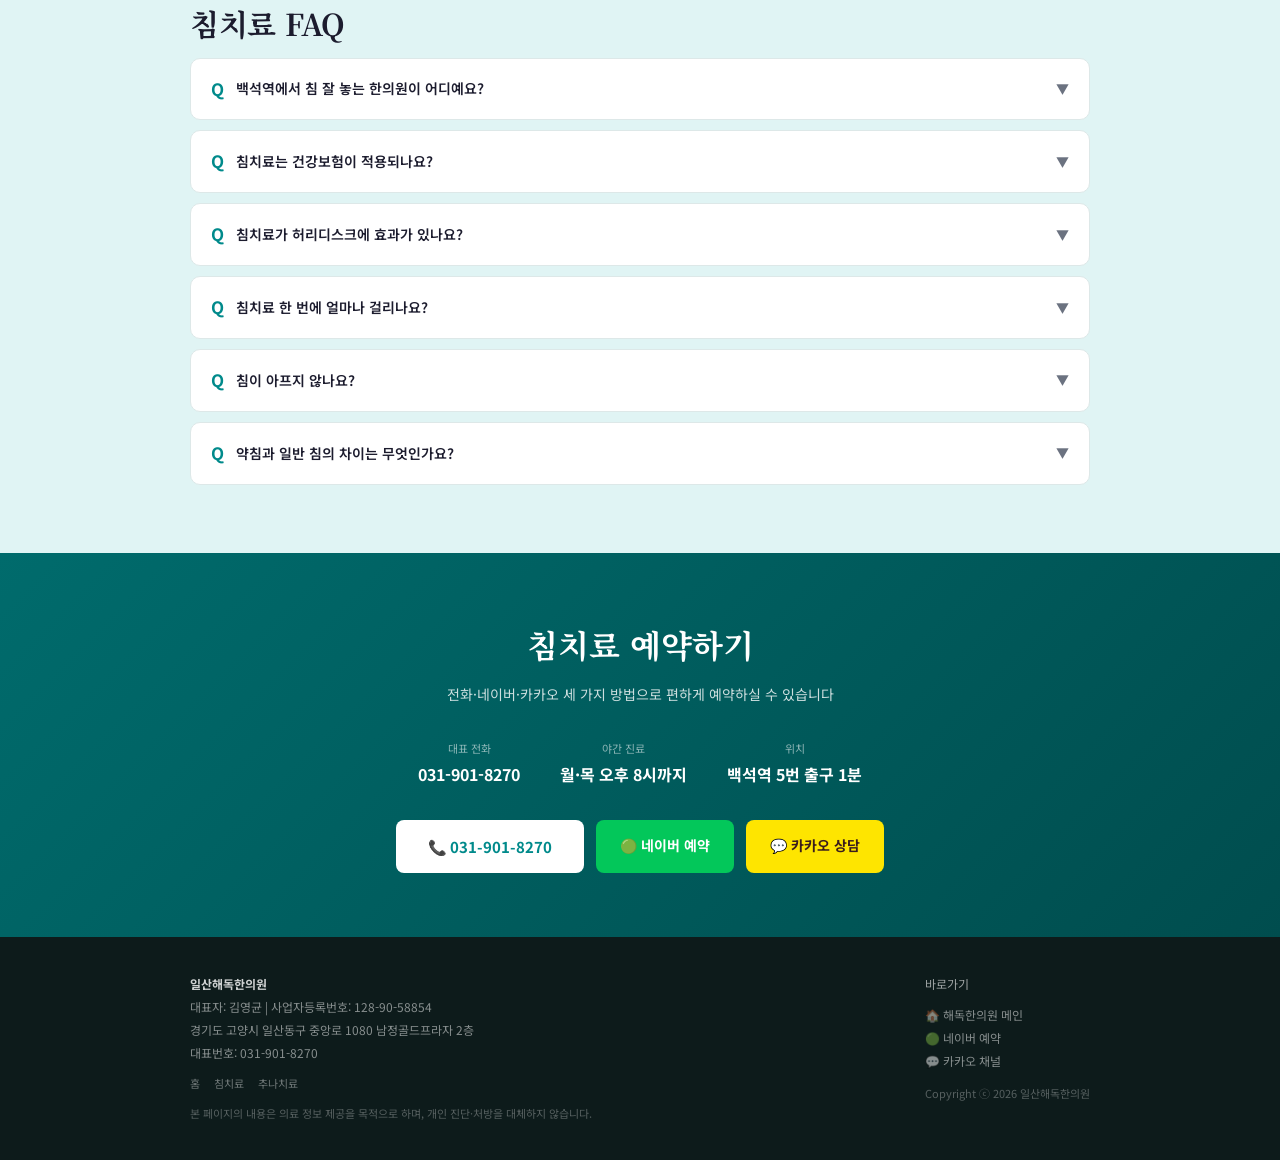
==== commit 3e88c2d9: "네비게이션에 부인과 링크 추가 — index/acupuncture/chuna 세 페이지 Co-Authored-By: Claude Sonnet 4.6 <noreply@anthropi" ====
--- a/acupuncture.html
+++ b/acupuncture.html
@@ -1,6 +1,14 @@
 <!DOCTYPE html>
 <html lang="ko">
 <head>
+<!-- Google tag (gtag.js) -->
+<script async src="https://www.googletagmanager.com/gtag/js?id=G-YT2Q48KBS3"></script>
+<script>
+  window.dataLayer = window.dataLayer || [];
+  function gtag(){dataLayer.push(arguments);}
+  gtag('js', new Date());
+  gtag('config', 'G-YT2Q48KBS3');
+</script>
 <meta charset="UTF-8">
 <meta name="viewport" content="width=device-width, initial-scale=1.0">
 <link rel="preconnect" href="https://fonts.googleapis.com">
@@ -105,6 +113,7 @@
   <nav>
     <a href="acupuncture.html" class="active">침치료</a>
     <a href="chuna.html">추나치료</a>
+    <a href="women.html">부인과</a>
     <a href="index.html#hours">진료시간</a>
     <a href="index.html#faq">FAQ</a>
     <a href="index.html#location">찾아오는 길</a>
@@ -327,12 +336,7 @@
   </div>
 </footer>
 
-<script async src="https://www.googletagmanager.com/gtag/js?id=G-XXXXXXXX"></script>
 <script>
-  window.dataLayer = window.dataLayer || [];
-  function gtag(){dataLayer.push(arguments);}
-  gtag('js', new Date());
-  gtag('config', 'G-XXXXXXXX');
   function tf(el){const item=el.closest('.faq-item');const open=item.classList.contains('open');document.querySelectorAll('.faq-item.open').forEach(i=>i.classList.remove('open'));if(!open)item.classList.add('open');}
   const obs=new IntersectionObserver(entries=>{entries.forEach(e=>{if(e.isIntersecting)e.target.classList.add('visible')});},{threshold:0.1});
   document.querySelectorAll('.fade-in').forEach(el=>obs.observe(el));
--- a/styles.css
+++ b/styles.css
@@ -171,9 +171,16 @@
 .gal-main:hover img,.gal-item:hover img{transform:scale(1.05)}
 .gal-caption{position:absolute;bottom:0;left:0;right:0;background:linear-gradient(transparent,rgba(0,0,0,.58));color:#fff;font-size:12px;font-weight:500;padding:28px 14px 12px;letter-spacing:.02em}
 
+/* 햄버거 버튼 */
+.menu-btn{display:none;background:none;border:none;cursor:pointer;padding:8px;flex-direction:column;gap:5px;flex-shrink:0}
+.menu-btn span{display:block;width:22px;height:2px;background:var(--ink);border-radius:2px;transition:all .3s}
+
 /* 반응형 */
 @media(max-width:700px){
-  nav{display:none}
+  .menu-btn{display:flex}
+  nav{display:none;position:fixed;top:62px;left:0;right:0;background:rgba(247,250,250,0.98);backdrop-filter:blur(10px);border-bottom:1px solid var(--border);flex-direction:column;padding:8px 0;z-index:99;box-shadow:0 4px 20px rgba(0,0,0,.1)}
+  nav.open{display:flex}
+  nav a{padding:14px 5%;font-size:15px;border-bottom:1px solid var(--border);font-weight:600}
   .hdr-cta .btn-kakao{display:none}
   .hero-stats{grid-template-columns:repeat(2,1fr);gap:12px}
   .hero-stat{border:none;padding:8px 0;text-align:left}
